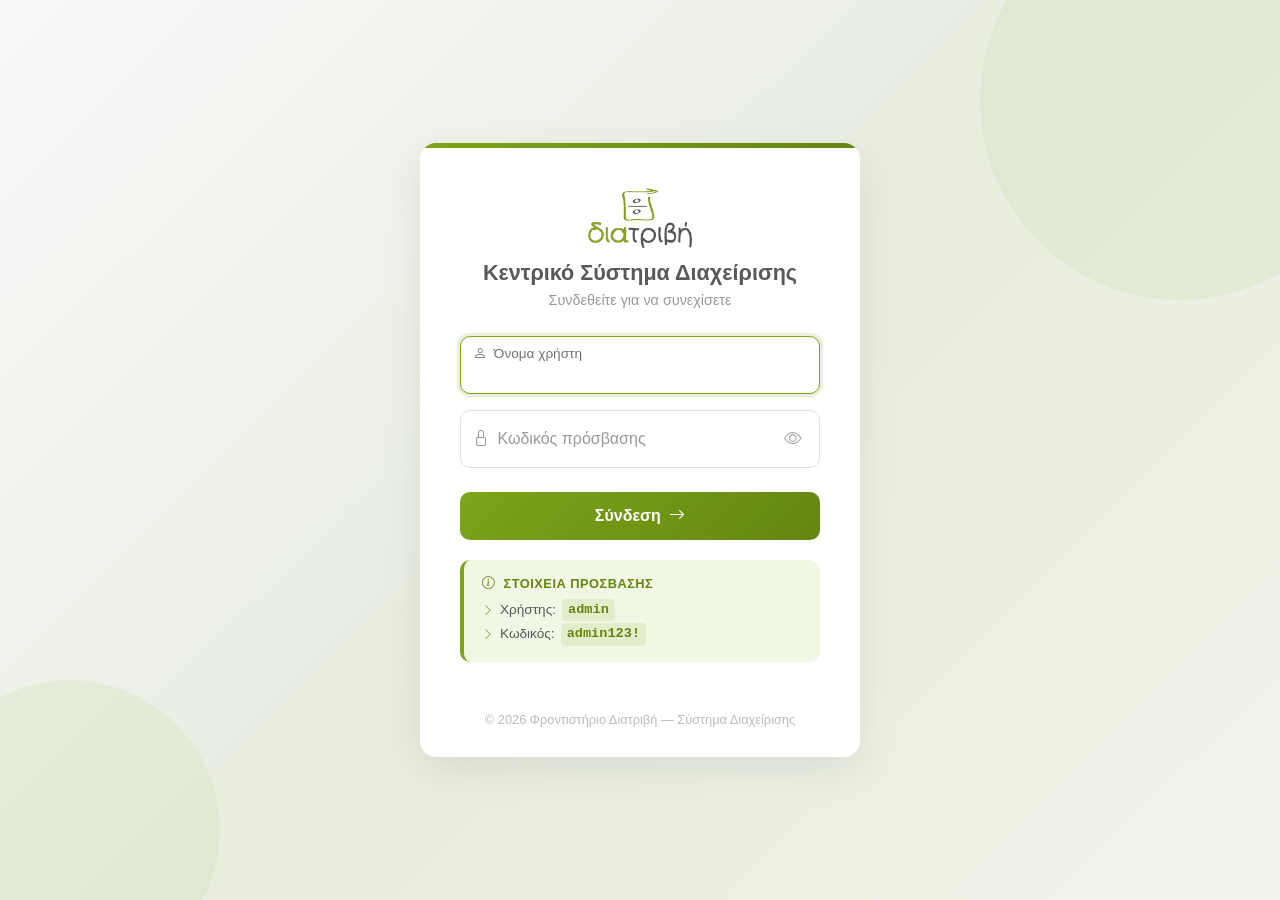
==== login.html @ bae26480 "feat: implemented login page" ====
<!DOCTYPE html>
<html lang="el">
<head>
    <meta charset="UTF-8">
    <meta name="viewport" content="width=device-width, initial-scale=1.0">
    <title>Διατριβή Φροντιστήριο - Σύνδεση</title>
    <meta name="description" content="Σελίδα σύνδεσης στο Κεντρικό Σύστημα Διαχείρισης του Φροντιστηρίου Διατριβή">

    <link href="https://cdn.jsdelivr.net/npm/bootstrap@5.3.0/dist/css/bootstrap.min.css" rel="stylesheet">
    <link rel="stylesheet" href="https://cdn.jsdelivr.net/npm/bootstrap-icons@1.11.1/font/bootstrap-icons.css">
    <link rel="stylesheet" href="css/base.css">
    <link rel="stylesheet" href="css/login.css">

    <link rel="icon" type="image/png" href="images/favicon.png">
</head>
<body>

    <div class="login-page">

        <div class="login-card card">
            <!-- Green accent bar -->
            <div class="card-accent"></div>

            <div class="card-body">
                <!-- Logo & Title -->
                <div class="login-logo">
                    <img src="images/diatrivi-logo.png" alt="Λογότυπο Φροντιστηρίου Διατριβή">
                    <h2>Κεντρικό Σύστημα Διαχείρισης</h2>
                    <p>Συνδεθείτε για να συνεχίσετε</p>
                </div>

                <!-- Error message (hidden by default) -->
                <div class="alert login-error d-none" role="alert" id="loginError">
                    <i class="bi bi-exclamation-circle me-2"></i>
                    <span id="loginErrorText">Λάθος όνομα χρήστη ή κωδικός πρόσβασης.</span>
                </div>

                <!-- Login Form -->
                <form id="loginForm" class="login-form" autocomplete="off">
                    <div class="form-floating">
                        <input
                            type="text"
                            class="form-control"
                            id="username"
                            placeholder="Όνομα χρήστη"
                            required
                            autofocus
                        >
                        <label for="username"><i class="bi bi-person me-1"></i> Όνομα χρήστη</label>
                    </div>

                    <div class="form-floating password-wrapper">
                        <input
                            type="password"
                            class="form-control"
                            id="password"
                            placeholder="Κωδικός πρόσβασης"
                            required
                        >
                        <label for="password"><i class="bi bi-lock me-1"></i> Κωδικός πρόσβασης</label>
                        <button type="button" class="password-toggle" id="togglePassword" aria-label="Εμφάνιση/Απόκρυψη κωδικού">
                            <i class="bi bi-eye"></i>
                        </button>
                    </div>

                    <button type="submit" class="btn btn-login mt-2" id="loginBtn">
                        <span class="btn-text">Σύνδεση <i class="bi bi-arrow-right ms-1"></i></span>
                        <span class="spinner-border spinner-border-sm" role="status" aria-hidden="true"></span>
                    </button>
                </form>

                <!-- Credentials Hint -->
                <div class="credentials-hint">
                    <div class="hint-title"><i class="bi bi-info-circle me-1"></i> Στοιχεία Πρόσβασης</div>
                    <div class="hint-row">
                        <i class="bi bi-chevron-right"></i>
                        Χρήστης: <code>admin</code>
                    </div>
                    <div class="hint-row">
                        <i class="bi bi-chevron-right"></i>
                        Κωδικός: <code>admin123!</code>
                    </div>
                </div>
            </div>

            <div class="login-footer">
                &copy; 2026 Φροντιστήριο Διατριβή — Σύστημα Διαχείρισης
            </div>
        </div>
    </div>

    <script>
        (() => {
            // Hardcoded credentials
            const VALID_USERNAME = 'admin';
            const VALID_PASSWORD = 'admin123!';

            const form     = document.getElementById('loginForm');
            const usernameInput = document.getElementById('username');
            const passwordInput = document.getElementById('password');
            const errorBox      = document.getElementById('loginError');
            const errorText     = document.getElementById('loginErrorText');
            const loginBtn      = document.getElementById('loginBtn');
            const toggleBtn     = document.getElementById('togglePassword');

            // Toggle password visibility
            toggleBtn.addEventListener('click', () => {
                const isPassword = passwordInput.type === 'password';
                passwordInput.type = isPassword ? 'text' : 'password';
                toggleBtn.querySelector('i').className = isPassword
                    ? 'bi bi-eye-slash'
                    : 'bi bi-eye';
            });

            // Hide error when user types
            [usernameInput, passwordInput].forEach(input => {
                input.addEventListener('input', () => {
                    errorBox.classList.add('d-none');
                    input.classList.remove('is-invalid');
                });
            });

            // Handle form submit
            form.addEventListener('submit', (e) => {
                e.preventDefault();

                const username = usernameInput.value.trim();
                const password = passwordInput.value;

                // Validate empty fields
                if (!username || !password) {
                    errorText.textContent = 'Συμπληρώστε και τα δύο πεδία.';
                    errorBox.classList.remove('d-none');
                    if (!username) usernameInput.classList.add('is-invalid');
                    if (!password) passwordInput.classList.add('is-invalid');
                    return;
                }

                // Show loading state
                loginBtn.classList.add('loading');
                loginBtn.disabled = true;

                // Simulate a brief delay for UX
                setTimeout(() => {
                    if (username === VALID_USERNAME && password === VALID_PASSWORD) {
                        // Store auth flag
                        sessionStorage.setItem('diatrivi_auth', 'true');
                        // Redirect to dashboard
                        window.location.href = 'index.html';
                    } else {
                        // Show error
                        errorText.textContent = 'Λάθος όνομα χρήστη ή κωδικός πρόσβασης.';
                        errorBox.classList.remove('d-none');
                        loginBtn.classList.remove('loading');
                        loginBtn.disabled = false;
                        passwordInput.value = '';
                        passwordInput.focus();
                    }
                }, 800);
            });

            // Allow Enter key on inputs
            passwordInput.addEventListener('keydown', (e) => {
                if (e.key === 'Enter') form.requestSubmit();
            });
        })();
    </script>

</body>
</html>
---- css/base.css ----
/* Base: design tokens and global body */

:root {
    /* Τα χρώματα από το λογότυπο */
    --brand-green: #7da41b;
    --brand-green-hover: #648610;
    --brand-grey: #58595b;
    --light-bg: #f8f9fa;
}

body {
    background-color: var(--light-bg);
    color: var(--brand-grey);
    font-family: 'Segoe UI', Tahoma, Geneva, Verdana, sans-serif;
}
---- css/login.css ----
/* Login Page Styles */

.login-page {
    min-height: 100vh;
    display: flex;
    align-items: center;
    justify-content: center;
    background: linear-gradient(135deg, #f8f9fa 0%, #e8eddf 50%, #f0f4e8 100%);
    position: relative;
    overflow: hidden;
}

/* Subtle animated background circles */
.login-page::before,
.login-page::after {
    content: '';
    position: absolute;
    border-radius: 50%;
    opacity: 0.07;
    background: var(--brand-green);
    animation: float 8s ease-in-out infinite;
}

.login-page::before {
    width: 400px;
    height: 400px;
    top: -100px;
    right: -100px;
    animation-delay: 0s;
}

.login-page::after {
    width: 300px;
    height: 300px;
    bottom: -80px;
    left: -80px;
    animation-delay: 4s;
}

@keyframes float {
    0%, 100% { transform: translateY(0) scale(1); }
    50% { transform: translateY(-20px) scale(1.05); }
}

/* Login Card */
.login-card {
    width: 100%;
    max-width: 440px;
    border: none;
    border-radius: 16px;
    box-shadow: 0 12px 40px rgba(0, 0, 0, 0.08);
    overflow: hidden;
    position: relative;
    z-index: 1;
    animation: cardEntrance 0.6s ease-out;
}

@keyframes cardEntrance {
    from {
        opacity: 0;
        transform: translateY(30px);
    }
    to {
        opacity: 1;
        transform: translateY(0);
    }
}

/* Green top accent bar */
.login-card .card-accent {
    height: 5px;
    background: linear-gradient(90deg, var(--brand-green), var(--brand-green-hover));
}

.login-card .card-body {
    padding: 2.5rem 2.5rem 2rem;
}

/* Logo area */
.login-logo {
    text-align: center;
    margin-bottom: 1.5rem;
}

.login-logo img {
    height: 60px;
    margin-bottom: 0.75rem;
    transition: transform 0.3s ease;
}

.login-logo img:hover {
    transform: scale(1.05);
}

.login-logo h2 {
    font-size: 1.35rem;
    font-weight: 700;
    color: var(--brand-grey);
    margin-bottom: 0.25rem;
}

.login-logo p {
    font-size: 0.9rem;
    color: #999;
}

/* Form inputs */
.login-form .form-floating {
    margin-bottom: 1rem;
}

.login-form .form-control {
    border-radius: 10px;
    border: 1.5px solid #dee2e6;
    padding: 0.85rem 1rem;
    font-size: 0.95rem;
    transition: border-color 0.3s ease, box-shadow 0.3s ease;
}

.login-form .form-control:focus {
    border-color: var(--brand-green);
    box-shadow: 0 0 0 0.2rem rgba(125, 164, 27, 0.15);
}

.login-form .form-floating label {
    color: #999;
}

/* Password toggle */
.password-wrapper {
    position: relative;
}

.password-toggle {
    position: absolute;
    right: 12px;
    top: 50%;
    transform: translateY(-50%);
    background: none;
    border: none;
    color: #aaa;
    cursor: pointer;
    z-index: 5;
    font-size: 1.1rem;
    transition: color 0.2s ease;
    padding: 4px 6px;
}

.password-toggle:hover {
    color: var(--brand-green);
}

/* Login button */
.btn-login {
    background: linear-gradient(135deg, var(--brand-green), var(--brand-green-hover));
    color: white;
    border: none;
    border-radius: 10px;
    padding: 12px;
    font-size: 1rem;
    font-weight: 600;
    width: 100%;
    transition: all 0.3s ease;
    position: relative;
    overflow: hidden;
}

.btn-login:hover {
    transform: translateY(-2px);
    box-shadow: 0 6px 20px rgba(125, 164, 27, 0.35);
    color: white;
}

.btn-login:active {
    transform: translateY(0);
}

.btn-login .spinner-border {
    width: 1.2rem;
    height: 1.2rem;
    border-width: 2px;
    display: none;
}

.btn-login.loading .spinner-border {
    display: inline-block;
}

.btn-login.loading .btn-text {
    display: none;
}

/* Error alert */
.login-error {
    border-radius: 10px;
    font-size: 0.9rem;
    animation: shake 0.4s ease;
    border: none;
    background-color: #fef2f2;
    color: #b91c1c;
}

@keyframes shake {
    0%, 100% { transform: translateX(0); }
    20%, 60% { transform: translateX(-6px); }
    40%, 80% { transform: translateX(6px); }
}

/* Credentials hint */
.credentials-hint {
    background-color: #f0f7e4;
    border-radius: 10px;
    padding: 14px 18px;
    margin-top: 1.25rem;
    border-left: 4px solid var(--brand-green);
}

.credentials-hint .hint-title {
    font-size: 0.8rem;
    font-weight: 700;
    color: var(--brand-green-hover);
    text-transform: uppercase;
    letter-spacing: 0.5px;
    margin-bottom: 6px;
}

.credentials-hint .hint-row {
    display: flex;
    align-items: center;
    gap: 6px;
    font-size: 0.85rem;
    color: var(--brand-grey);
    margin-bottom: 2px;
}

.credentials-hint .hint-row i {
    color: var(--brand-green);
    font-size: 0.75rem;
}

.credentials-hint code {
    background-color: rgba(125, 164, 27, 0.12);
    color: var(--brand-green-hover);
    padding: 1px 6px;
    border-radius: 4px;
    font-size: 0.85rem;
    font-weight: 600;
}

/* Footer */
.login-footer {
    text-align: center;
    padding: 1rem 2.5rem 1.75rem;
    font-size: 0.8rem;
    color: #bbb;
}
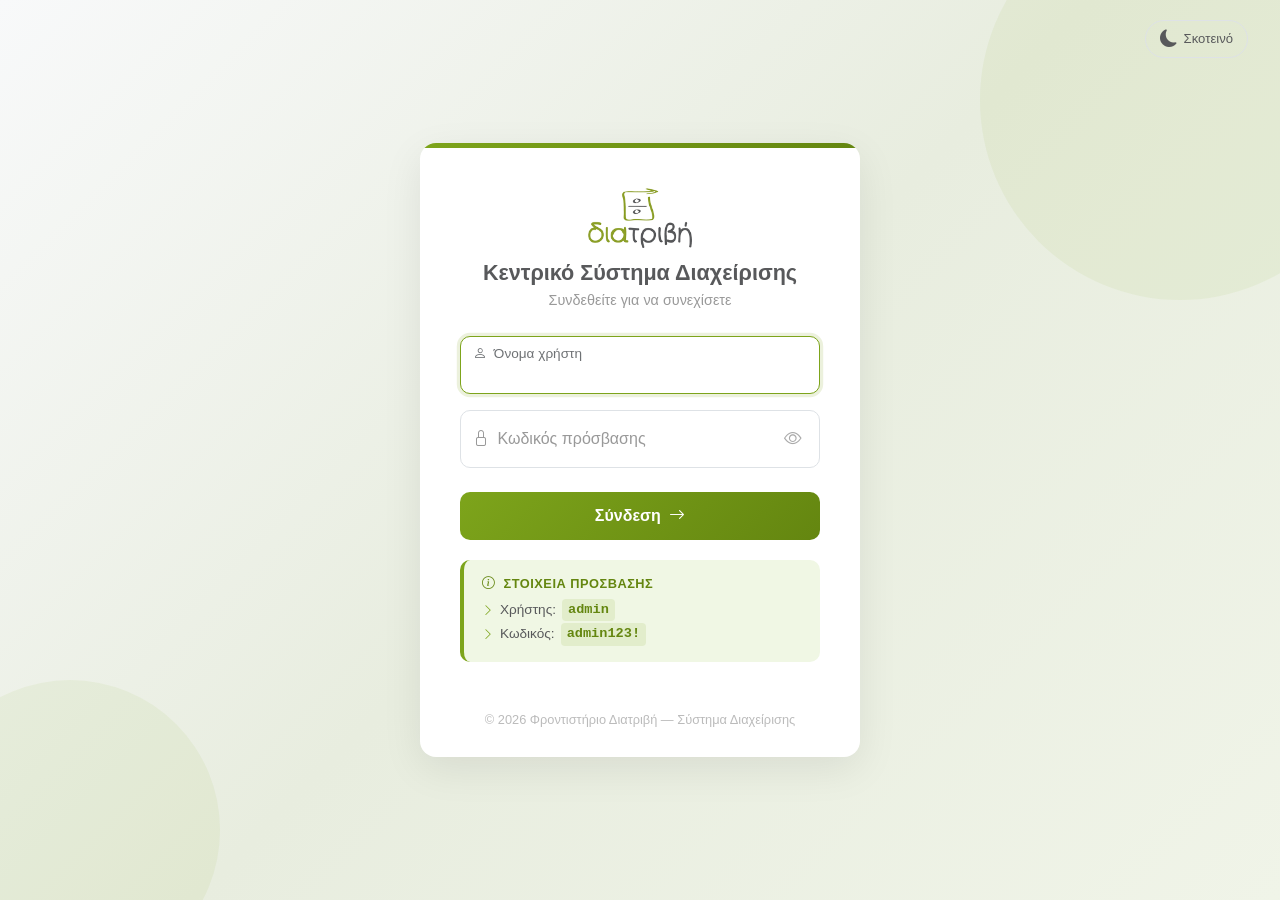
==== commit 33ae61f6: "feat: implemented dark mode" ====
--- a/login.html
+++ b/login.html
@@ -10,12 +10,21 @@
     <link rel="stylesheet" href="https://cdn.jsdelivr.net/npm/bootstrap-icons@1.11.1/font/bootstrap-icons.css">
     <link rel="stylesheet" href="css/base.css">
     <link rel="stylesheet" href="css/login.css">
+    <link rel="stylesheet" href="css/darkmode.css">
 
     <link rel="icon" type="image/png" href="images/favicon.png">
+
+    <script>
+        if (localStorage.getItem('diatrivi_theme') === 'dark') {
+            document.documentElement.setAttribute('data-theme', 'dark');
+        }
+    </script>
 </head>
 <body>
+    <div class="login-page">
 
-    <div class="login-page">
+        <!-- Dark Mode Toggle — floating top-right -->
+        <div style="position:absolute; top:20px; right:24px; z-index:10;" id="loginDarkSlot"></div>
 
         <div class="login-card card">
             <!-- Green accent bar -->
@@ -165,6 +174,10 @@
             });
         })();
     </script>
+    <script src="utils/darkMode.js"></script>
+    <script>
+        document.getElementById('loginDarkSlot').appendChild(createDarkModeToggle());
+    </script>
 
 </body>
 </html>
--- a/css/darkmode.css
+++ b/css/darkmode.css
@@ -0,0 +1,560 @@
+/* =========================================
+   Dark Mode — Νυχτερινή Λειτουργία
+   Activated via [data-theme="dark"] on <html>
+   ========================================= */
+
+/* ── Dark Design Tokens ────────────────── */
+[data-theme="dark"] {
+    --dark-bg:          #121318;
+    --dark-surface:     #1c1d24;
+    --dark-surface-2:   #25262e;
+    --dark-border:      #2e303a;
+    --dark-text:        #e2e4e9;
+    --dark-text-muted:  #8b8fa3;
+    --dark-input-bg:    #1e1f27;
+    --dark-input-border:#3a3c47;
+
+    /* Slightly adjust brand green for better contrast on dark */
+    --brand-green:       #8eb52c;
+    --brand-green-hover: #7da41b;
+}
+
+/* ── Base ──────────────────────────────── */
+[data-theme="dark"] body {
+    background-color: var(--dark-bg);
+    color: var(--dark-text);
+}
+
+/* ── Navbar ────────────────────────────── */
+[data-theme="dark"] .navbar {
+    background-color: var(--dark-surface) !important;
+    border-bottom-color: var(--brand-green);
+    box-shadow: 0 2px 12px rgba(0,0,0,0.4);
+}
+
+[data-theme="dark"] .navbar-brand {
+    color: var(--dark-text) !important;
+}
+
+[data-theme="dark"] .navbar .text-muted {
+    color: var(--dark-text-muted) !important;
+}
+
+[data-theme="dark"] .btn-outline-secondary {
+    color: var(--dark-text-muted);
+    border-color: var(--dark-border);
+}
+
+[data-theme="dark"] .btn-outline-secondary:hover {
+    background-color: var(--dark-surface-2);
+    color: var(--dark-text);
+    border-color: var(--dark-text-muted);
+}
+
+/* ── Typography ────────────────────────── */
+[data-theme="dark"] h1,
+[data-theme="dark"] h2,
+[data-theme="dark"] h3,
+[data-theme="dark"] h4,
+[data-theme="dark"] h5,
+[data-theme="dark"] h6 {
+    color: var(--dark-text) !important;
+}
+
+[data-theme="dark"] .text-muted {
+    color: var(--dark-text-muted) !important;
+}
+
+[data-theme="dark"] .text-dark {
+    color: var(--dark-text) !important;
+}
+
+[data-theme="dark"] .lead {
+    color: var(--dark-text-muted);
+}
+
+[data-theme="dark"] .fw-bold,
+[data-theme="dark"] .card-title {
+    color: var(--dark-text);
+}
+
+/* ── Cards ─────────────────────────────── */
+[data-theme="dark"] .card {
+    background-color: var(--dark-surface);
+    border-color: var(--dark-border);
+    box-shadow: 0 2px 10px rgba(0,0,0,0.3);
+}
+
+[data-theme="dark"] .card-header {
+    background-color: var(--dark-surface) !important;
+    border-bottom-color: var(--brand-green) !important;
+    color: var(--dark-text);
+}
+
+[data-theme="dark"] .card-text {
+    color: var(--dark-text-muted);
+}
+
+[data-theme="dark"] .feature-card:hover {
+    box-shadow: 0 8px 25px rgba(142, 181, 44, 0.15);
+}
+
+/* ── Forms & Inputs ────────────────────── */
+[data-theme="dark"] .form-control,
+[data-theme="dark"] .form-select {
+    background-color: var(--dark-input-bg);
+    border-color: var(--dark-input-border);
+    color: var(--dark-text);
+}
+
+[data-theme="dark"] .form-control::placeholder {
+    color: var(--dark-text-muted);
+}
+
+[data-theme="dark"] .form-control:focus,
+[data-theme="dark"] .form-select:focus {
+    background-color: var(--dark-input-bg);
+    border-color: var(--brand-green);
+    color: var(--dark-text);
+    box-shadow: 0 0 0 0.25rem rgba(142, 181, 44, 0.2);
+}
+
+[data-theme="dark"] .form-floating label {
+    color: var(--dark-text-muted);
+}
+
+[data-theme="dark"] .form-label {
+    color: var(--dark-text-muted);
+}
+
+[data-theme="dark"] .form-text {
+    color: var(--dark-text-muted) !important;
+}
+
+[data-theme="dark"] textarea.form-control {
+    background-color: var(--dark-input-bg);
+    border-color: var(--dark-input-border);
+    color: var(--dark-text);
+}
+
+[data-theme="dark"] .input-group-text {
+    background-color: var(--dark-surface-2) !important;
+    border-color: var(--dark-input-border);
+    color: var(--dark-text-muted) !important;
+}
+
+/* ── Buttons ───────────────────────────── */
+[data-theme="dark"] .btn-light {
+    background-color: var(--dark-surface-2);
+    border-color: var(--dark-border);
+    color: var(--dark-text);
+}
+
+[data-theme="dark"] .btn-light:hover {
+    background-color: var(--dark-border);
+    color: var(--dark-text);
+}
+
+[data-theme="dark"] .btn-outline-danger {
+    border-color: #dc3545;
+    color: #ff6b7a;
+}
+
+/* ── Badges ────────────────────────────── */
+[data-theme="dark"] .badge.bg-light {
+    background-color: var(--dark-surface-2) !important;
+    color: var(--dark-text-muted) !important;
+    border-color: var(--dark-border) !important;
+}
+
+[data-theme="dark"] .badge.bg-secondary {
+    background-color: var(--dark-input-border) !important;
+}
+
+/* ── Tables ────────────────────────────── */
+[data-theme="dark"] .table {
+    --bs-table-bg: var(--dark-surface);
+    --bs-table-color: var(--dark-text);
+    --bs-table-border-color: var(--dark-border);
+}
+
+[data-theme="dark"] .table-bordered {
+    border-color: var(--dark-border);
+}
+
+[data-theme="dark"] .timetable-grid th {
+    background-color: var(--dark-surface-2) !important;
+    color: var(--dark-text);
+    border-color: var(--dark-border);
+}
+
+[data-theme="dark"] .timetable-grid td.time-cell {
+    background-color: var(--dark-surface-2) !important;
+    color: var(--dark-text);
+    border-color: var(--dark-border);
+}
+
+[data-theme="dark"] .timetable-grid td.clickable-cell {
+    border-color: var(--dark-border);
+}
+
+[data-theme="dark"] .timetable-grid td.clickable-cell:hover {
+    background-color: var(--dark-surface-2);
+}
+
+[data-theme="dark"] .timetable-grid td.cell-disabled {
+    background-color: var(--dark-surface) !important;
+    opacity: 0.3;
+}
+
+/* ── Schedule Table ────────────────────── */
+[data-theme="dark"] .schedule-table thead th {
+    background-color: var(--brand-green);
+    border-color: var(--brand-green-hover);
+}
+
+[data-theme="dark"] .schedule-table tbody td:first-child {
+    background-color: var(--dark-surface-2);
+    color: var(--dark-text);
+    border-color: var(--dark-border);
+}
+
+[data-theme="dark"] .schedule-table tbody td {
+    border-color: var(--dark-border);
+    color: var(--dark-text);
+}
+
+[data-theme="dark"] .schedule-table tbody tr:hover td {
+    background-color: var(--dark-surface-2);
+}
+
+/* ── Alerts ────────────────────────────── */
+[data-theme="dark"] .alert-success {
+    background-color: rgba(142, 181, 44, 0.15);
+    border-color: rgba(142, 181, 44, 0.3);
+    color: #a5d637;
+}
+
+[data-theme="dark"] .alert-danger {
+    background-color: rgba(220, 53, 69, 0.15);
+    border-color: rgba(220, 53, 69, 0.3);
+    color: #ff6b7a;
+}
+
+/* ── Backgrounds ───────────────────────── */
+[data-theme="dark"] .bg-white {
+    background-color: var(--dark-surface) !important;
+}
+
+[data-theme="dark"] .bg-light,
+[data-theme="dark"] .bg-light-subtle {
+    background-color: var(--dark-surface-2) !important;
+}
+
+/* ── Borders & Dividers ────────────────── */
+[data-theme="dark"] .border,
+[data-theme="dark"] .border-top,
+[data-theme="dark"] .border-bottom {
+    border-color: var(--dark-border) !important;
+}
+
+[data-theme="dark"] .border-light-subtle {
+    border-color: var(--dark-border) !important;
+}
+
+[data-theme="dark"] hr {
+    border-color: var(--dark-border);
+    opacity: 0.5;
+}
+
+/* ── Shadows ───────────────────────────── */
+[data-theme="dark"] .shadow-sm {
+    box-shadow: 0 1px 4px rgba(0,0,0,0.4) !important;
+}
+
+[data-theme="dark"] .shadow {
+    box-shadow: 0 4px 12px rgba(0,0,0,0.4) !important;
+}
+
+/* ── Scheduling: Big Action Button ─────── */
+[data-theme="dark"] .big-action-btn {
+    background: var(--dark-surface);
+    border-color: var(--brand-green);
+    color: var(--dark-text);
+}
+
+[data-theme="dark"] .big-action-btn:hover {
+    background: var(--dark-surface-2);
+}
+
+/* ── Scheduling: Report Box ────────────── */
+[data-theme="dark"] .report-box {
+    background-color: var(--dark-surface);
+    border-left-color: var(--brand-green);
+}
+
+[data-theme="dark"] .report-box.error {
+    border-left-color: #dc3545;
+    background-color: rgba(220, 53, 69, 0.08);
+}
+
+/* ── Scheduling: Day Selector ──────────── */
+[data-theme="dark"] #daySelector {
+    background-color: var(--dark-input-bg);
+    color: var(--dark-text);
+    border-color: var(--brand-green);
+}
+
+/* ── Academic Profile: Search Area ─────── */
+[data-theme="dark"] .search-area {
+    background-color: var(--dark-surface);
+    box-shadow: 0 4px 15px rgba(0,0,0,0.3);
+}
+
+[data-theme="dark"] .search-input-group .form-control {
+    border-color: var(--brand-green);
+}
+
+[data-theme="dark"] .student-profile-card {
+    background-color: rgba(142, 181, 44, 0.1);
+    border-left-color: var(--brand-green);
+}
+
+[data-theme="dark"] .suggestion-card {
+    background-color: rgba(142, 181, 44, 0.08);
+}
+
+[data-theme="dark"] .suggestion-card:hover {
+    box-shadow: 0 8px 20px rgba(0,0,0,0.3);
+}
+
+/* ── Academic Profile: Range Slider ────── */
+[data-theme="dark"] .custom-range {
+    background: var(--dark-border);
+}
+
+[data-theme="dark"] .slider-labels span {
+    color: var(--dark-text-muted);
+}
+
+/* ── Constraints: Role Tabs ────────────── */
+[data-theme="dark"] .role-simulator-tabs {
+    background-color: var(--dark-surface) !important;
+}
+
+[data-theme="dark"] .role-simulator-tabs .nav-link {
+    color: var(--dark-text-muted);
+}
+
+[data-theme="dark"] .role-simulator-tabs .nav-link.active {
+    color: white;
+}
+
+/* ── Constraints: Rooms ────────────────── */
+[data-theme="dark"] #addRoomBtn {
+    background-color: var(--dark-surface-2) !important;
+    border-color: var(--dark-border);
+    color: var(--brand-green) !important;
+}
+
+/* ── Custom Role Selector Dropdown ─────── */
+[data-theme="dark"] .custom-role-selector .btn {
+    background-color: var(--dark-surface-2);
+    border-color: var(--dark-border);
+    color: var(--dark-text);
+}
+
+[data-theme="dark"] .custom-role-selector .dropdown-menu {
+    background-color: var(--dark-surface);
+    box-shadow: 0 10px 30px rgba(0,0,0,0.5);
+}
+
+[data-theme="dark"] .custom-role-selector .dropdown-item {
+    color: var(--dark-text-muted);
+}
+
+[data-theme="dark"] .custom-role-selector .dropdown-item:hover {
+    background-color: var(--dark-surface-2);
+    color: var(--dark-text);
+}
+
+[data-theme="dark"] .custom-role-selector .dropdown-item.active {
+    background-color: var(--brand-green);
+    color: white;
+}
+
+/* ── Generic Dropdown Menu ─────────────── */
+[data-theme="dark"] .dropdown-menu {
+    background-color: var(--dark-surface);
+    border-color: var(--dark-border);
+    box-shadow: 0 8px 24px rgba(0,0,0,0.5);
+}
+
+[data-theme="dark"] .dropdown-item {
+    color: var(--dark-text-muted);
+}
+
+[data-theme="dark"] .dropdown-item:hover,
+[data-theme="dark"] .dropdown-item:focus {
+    background-color: var(--dark-surface-2);
+    color: var(--dark-text);
+}
+
+[data-theme="dark"] .dropdown-item.active {
+    background-color: var(--brand-green);
+    color: white;
+}
+
+/* ── Exam / grade boxes ────────────────── */
+[data-theme="dark"] .border.rounded-3.bg-light-subtle {
+    background-color: var(--dark-surface-2) !important;
+    border-color: var(--dark-border) !important;
+}
+
+[data-theme="dark"] .border-success-subtle {
+    border-color: rgba(142, 181, 44, 0.3) !important;
+}
+
+/* ── Progress Bar ──────────────────────── */
+[data-theme="dark"] .progress {
+    background-color: var(--dark-surface-2);
+}
+
+/* ── Form Check (Radio / Checkbox) ─────── */
+[data-theme="dark"] .form-check-label {
+    color: var(--dark-text);
+}
+
+[data-theme="dark"] .form-check-input:not(:checked) {
+    background-color: var(--dark-input-bg);
+    border-color: var(--dark-input-border);
+}
+
+/* ── Login Page ────────────────────────── */
+[data-theme="dark"] .login-page {
+    background: linear-gradient(135deg, #121318 0%, #1a1b22 50%, #16171e 100%);
+}
+
+[data-theme="dark"] .login-page::before,
+[data-theme="dark"] .login-page::after {
+    background: var(--brand-green);
+    opacity: 0.04;
+}
+
+[data-theme="dark"] .login-card {
+    background-color: var(--dark-surface);
+    box-shadow: 0 12px 40px rgba(0,0,0,0.5);
+}
+
+[data-theme="dark"] .login-logo h2 {
+    color: var(--dark-text) !important;
+}
+
+[data-theme="dark"] .login-logo p {
+    color: var(--dark-text-muted);
+}
+
+[data-theme="dark"] .login-error {
+    background-color: rgba(185, 28, 28, 0.12);
+    color: #ff6b7a;
+}
+
+[data-theme="dark"] .credentials-hint {
+    background-color: rgba(142, 181, 44, 0.08);
+    border-left-color: var(--brand-green);
+}
+
+[data-theme="dark"] .credentials-hint .hint-title {
+    color: var(--brand-green);
+}
+
+[data-theme="dark"] .credentials-hint .hint-row {
+    color: var(--dark-text-muted);
+}
+
+[data-theme="dark"] .credentials-hint code {
+    background-color: rgba(142, 181, 44, 0.15);
+    color: var(--brand-green);
+}
+
+[data-theme="dark"] .login-footer {
+    color: var(--dark-text-muted);
+}
+
+[data-theme="dark"] .password-toggle {
+    color: var(--dark-text-muted);
+}
+
+/* ── Stat numbers ──────────────────────── */
+[data-theme="dark"] .stat-number {
+    color: var(--brand-green);
+}
+
+/* ── Scrollbar (Webkit) ────────────────── */
+[data-theme="dark"] ::-webkit-scrollbar {
+    width: 8px;
+}
+
+[data-theme="dark"] ::-webkit-scrollbar-track {
+    background: var(--dark-bg);
+}
+
+[data-theme="dark"] ::-webkit-scrollbar-thumb {
+    background: var(--dark-border);
+    border-radius: 4px;
+}
+
+[data-theme="dark"] ::-webkit-scrollbar-thumb:hover {
+    background: var(--dark-text-muted);
+}
+
+/* ── Dark Mode Toggle Button ──────────── */
+.dark-mode-toggle {
+    background: none;
+    border: 1.5px solid #dee2e6;
+    border-radius: 50px;
+    padding: 5px 14px;
+    cursor: pointer;
+    font-size: 1rem;
+    display: inline-flex;
+    align-items: center;
+    gap: 6px;
+    transition: all 0.3s ease;
+    color: #58595b;
+    margin-right: 8px;
+}
+
+.dark-mode-toggle:hover {
+    border-color: var(--brand-green);
+    box-shadow: 0 0 0 3px rgba(142, 181, 44, 0.12);
+}
+
+.dark-mode-toggle .toggle-icon {
+    font-size: 1.1rem;
+    transition: transform 0.4s ease;
+}
+
+.dark-mode-toggle:hover .toggle-icon {
+    transform: rotate(20deg);
+}
+
+[data-theme="dark"] .dark-mode-toggle {
+    border-color: var(--dark-border);
+    color: var(--dark-text);
+}
+
+[data-theme="dark"] .dark-mode-toggle:hover {
+    border-color: var(--brand-green);
+    background-color: var(--dark-surface-2);
+}
+
+/* ── Smooth transition on theme switch ── */
+html.theme-transition,
+html.theme-transition *,
+html.theme-transition *::before,
+html.theme-transition *::after {
+    transition: background-color 0.35s ease,
+                color 0.35s ease,
+                border-color 0.35s ease,
+                box-shadow 0.35s ease !important;
+}
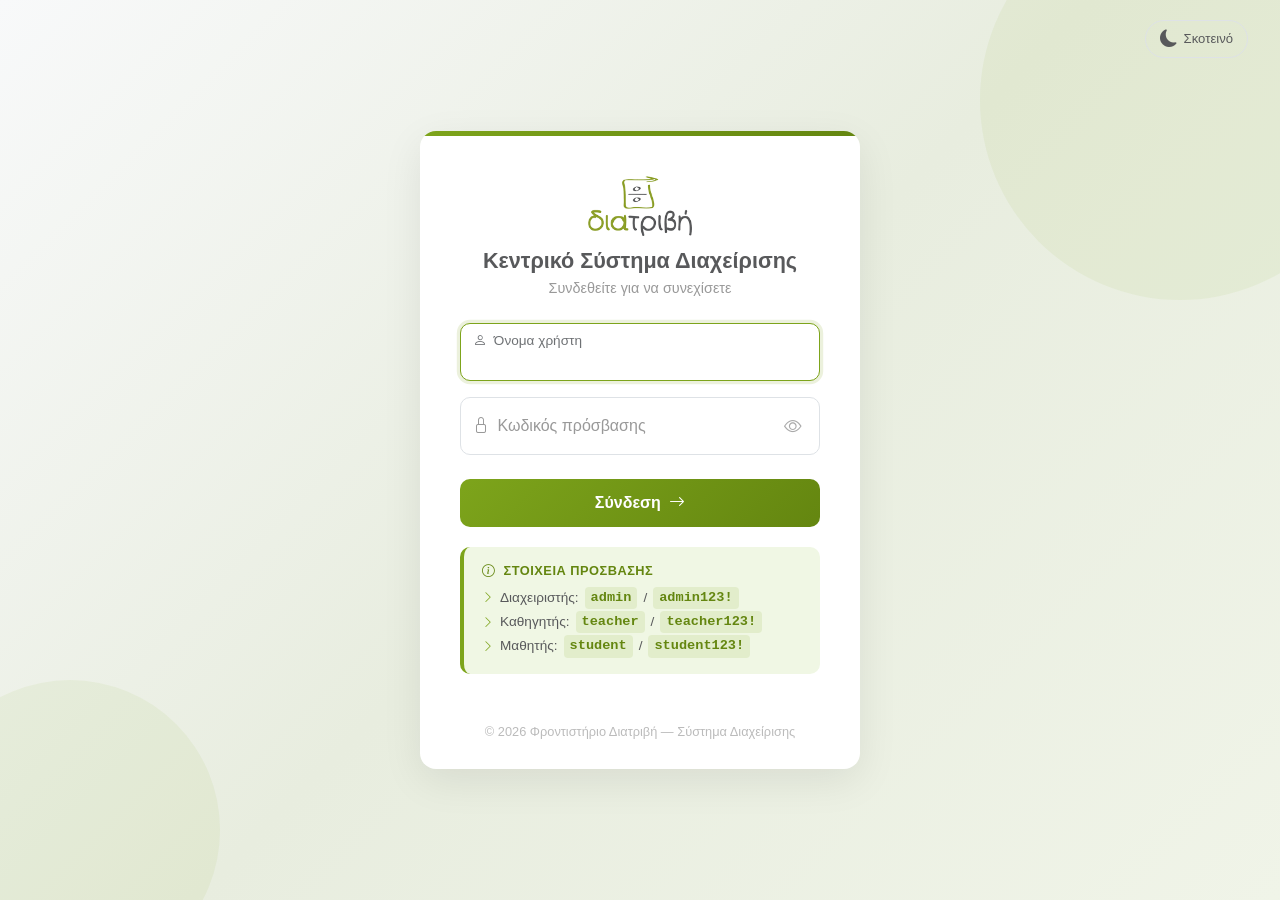
==== commit 2133d7db: "Separate UI based on user roles" ====
--- a/login.html
+++ b/login.html
@@ -83,11 +83,15 @@
                     <div class="hint-title"><i class="bi bi-info-circle me-1"></i> Στοιχεία Πρόσβασης</div>
                     <div class="hint-row">
                         <i class="bi bi-chevron-right"></i>
-                        Χρήστης: <code>admin</code>
+                        Διαχειριστής: <code>admin</code> / <code>admin123!</code>
                     </div>
                     <div class="hint-row">
                         <i class="bi bi-chevron-right"></i>
-                        Κωδικός: <code>admin123!</code>
+                        Καθηγητής: <code>teacher</code> / <code>teacher123!</code>
+                    </div>
+                    <div class="hint-row">
+                        <i class="bi bi-chevron-right"></i>
+                        Μαθητής: <code>student</code> / <code>student123!</code>
                     </div>
                 </div>
             </div>
@@ -98,12 +102,9 @@
         </div>
     </div>
 
+    <script src="utils/auth.js"></script>
     <script>
         (() => {
-            // Hardcoded credentials
-            const VALID_USERNAME = 'admin';
-            const VALID_PASSWORD = 'admin123!';
-
             const form     = document.getElementById('loginForm');
             const usernameInput = document.getElementById('username');
             const passwordInput = document.getElementById('password');
@@ -151,10 +152,7 @@
 
                 // Simulate a brief delay for UX
                 setTimeout(() => {
-                    if (username === VALID_USERNAME && password === VALID_PASSWORD) {
-                        // Store auth flag
-                        sessionStorage.setItem('diatrivi_auth', 'true');
-                        // Redirect to dashboard
+                    if (login(username, password)) {
                         window.location.href = 'index.html';
                     } else {
                         // Show error
--- a/css/darkmode.css
+++ b/css/darkmode.css
@@ -1,7 +1,7 @@
-/* =========================================
+/*
    Dark Mode — Νυχτερινή Λειτουργία
    Activated via [data-theme="dark"] on <html>
-   ========================================= */
+ */
 
 /* ── Dark Design Tokens ────────────────── */
 [data-theme="dark"] {
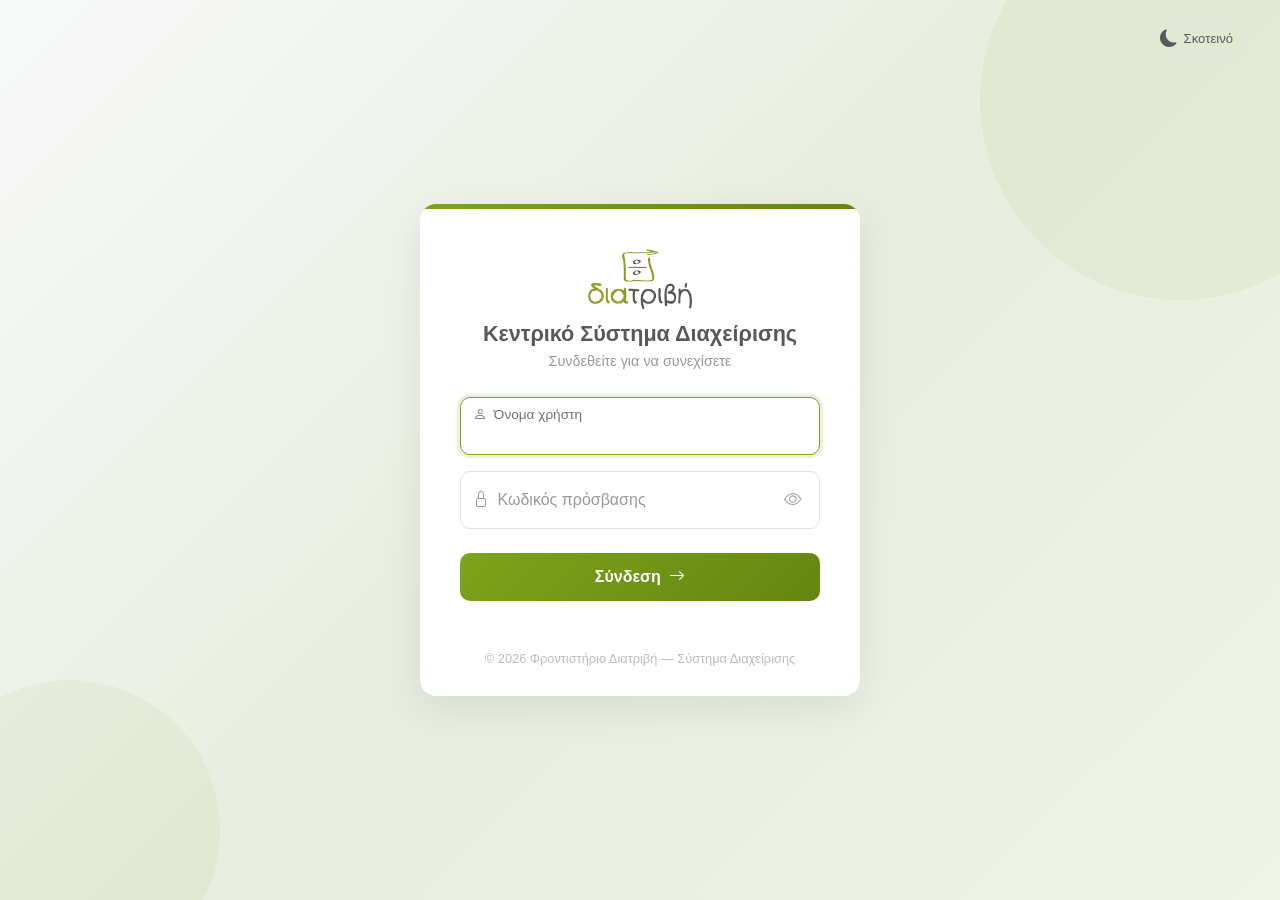
==== commit 793053e0: "Remove users credentials from the logi page" ====
--- a/login.html
+++ b/login.html
@@ -78,22 +78,6 @@
                     </button>
                 </form>
 
-                <!-- Credentials Hint -->
-                <div class="credentials-hint">
-                    <div class="hint-title"><i class="bi bi-info-circle me-1"></i> Στοιχεία Πρόσβασης</div>
-                    <div class="hint-row">
-                        <i class="bi bi-chevron-right"></i>
-                        Διαχειριστής: <code>admin</code> / <code>admin123!</code>
-                    </div>
-                    <div class="hint-row">
-                        <i class="bi bi-chevron-right"></i>
-                        Καθηγητής: <code>teacher</code> / <code>teacher123!</code>
-                    </div>
-                    <div class="hint-row">
-                        <i class="bi bi-chevron-right"></i>
-                        Μαθητής: <code>student</code> / <code>student123!</code>
-                    </div>
-                </div>
             </div>
 
             <div class="login-footer">
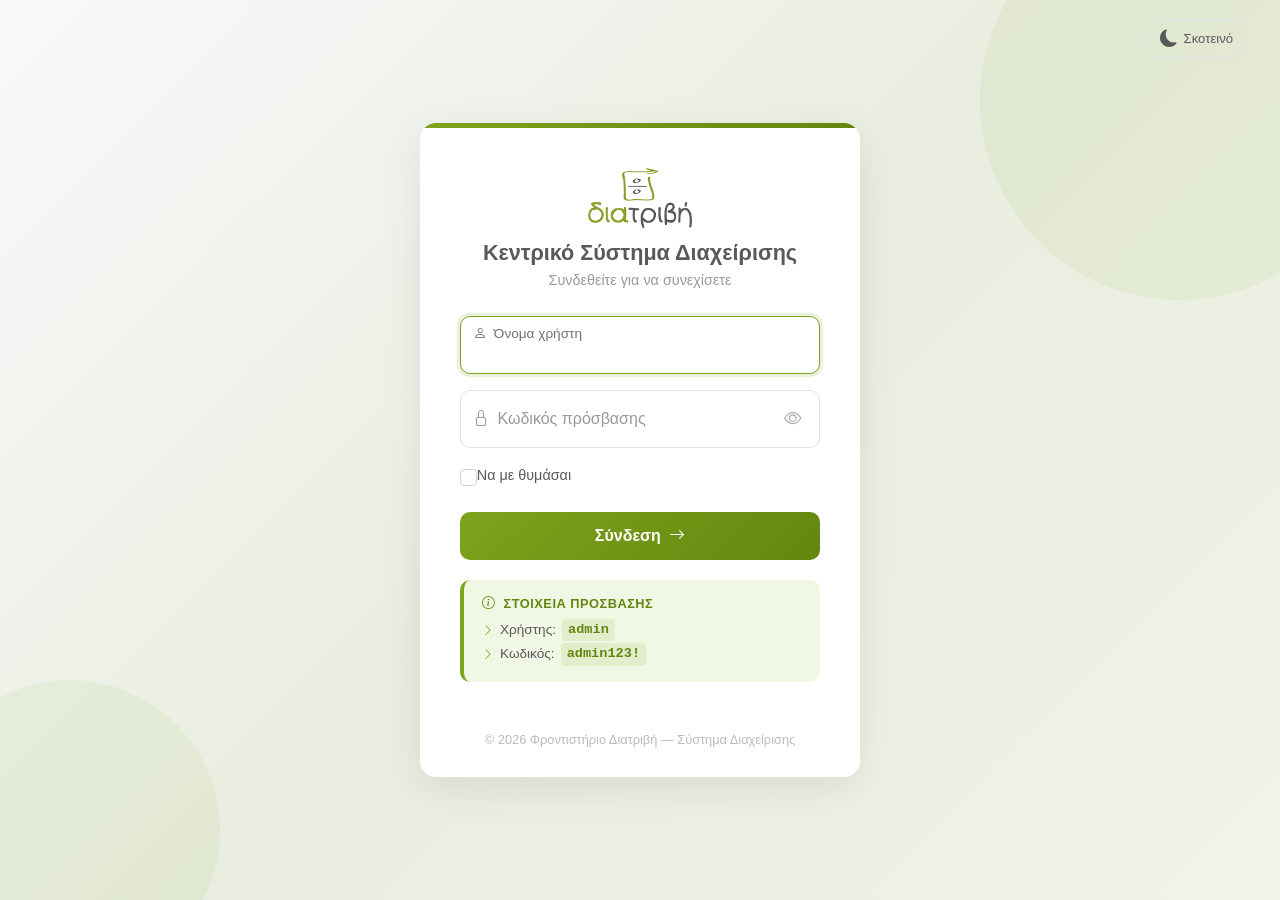
==== commit b17d6229: "feat: added "remember me" button" ====
--- a/login.html
+++ b/login.html
@@ -72,12 +72,31 @@
                         </button>
                     </div>
 
+                    <div class="form-check remember-me">
+                        <input class="form-check-input" type="checkbox" id="rememberMe">
+                        <label class="form-check-label" for="rememberMe">
+                            Να με θυμάσαι
+                        </label>
+                    </div>
+
                     <button type="submit" class="btn btn-login mt-2" id="loginBtn">
                         <span class="btn-text">Σύνδεση <i class="bi bi-arrow-right ms-1"></i></span>
                         <span class="spinner-border spinner-border-sm" role="status" aria-hidden="true"></span>
                     </button>
                 </form>
 
+                <!-- Credentials Hint -->
+                <div class="credentials-hint">
+                    <div class="hint-title"><i class="bi bi-info-circle me-1"></i> Στοιχεία Πρόσβασης</div>
+                    <div class="hint-row">
+                        <i class="bi bi-chevron-right"></i>
+                        Χρήστης: <code>admin</code>
+                    </div>
+                    <div class="hint-row">
+                        <i class="bi bi-chevron-right"></i>
+                        Κωδικός: <code>admin123!</code>
+                    </div>
+                </div>
             </div>
 
             <div class="login-footer">
@@ -86,9 +105,12 @@
         </div>
     </div>
 
-    <script src="utils/auth.js"></script>
     <script>
         (() => {
+            // Hardcoded credentials
+            const VALID_USERNAME = 'admin';
+            const VALID_PASSWORD = 'admin123!';
+
             const form     = document.getElementById('loginForm');
             const usernameInput = document.getElementById('username');
             const passwordInput = document.getElementById('password');
@@ -96,6 +118,15 @@
             const errorText     = document.getElementById('loginErrorText');
             const loginBtn      = document.getElementById('loginBtn');
             const toggleBtn     = document.getElementById('togglePassword');
+            const rememberMe    = document.getElementById('rememberMe');
+
+            // Pre-fill remembered username
+            const rememberedUser = localStorage.getItem('diatrivi_remembered_user');
+            if (rememberedUser) {
+                usernameInput.value = rememberedUser;
+                rememberMe.checked = true;
+                passwordInput.focus();
+            }
 
             // Toggle password visibility
             toggleBtn.addEventListener('click', () => {
@@ -136,7 +167,19 @@
 
                 // Simulate a brief delay for UX
                 setTimeout(() => {
-                    if (login(username, password)) {
+                    if (username === VALID_USERNAME && password === VALID_PASSWORD) {
+                        // Store auth flag and username for greeting
+                        sessionStorage.setItem('diatrivi_auth', 'true');
+                        sessionStorage.setItem('diatrivi_user', username);
+
+                        // Persist or clear remembered username
+                        if (rememberMe.checked) {
+                            localStorage.setItem('diatrivi_remembered_user', username);
+                        } else {
+                            localStorage.removeItem('diatrivi_remembered_user');
+                        }
+
+                        // Redirect to dashboard
                         window.location.href = 'index.html';
                     } else {
                         // Show error
--- a/css/login.css
+++ b/css/login.css
@@ -150,6 +150,40 @@
     color: var(--brand-green);
 }
 
+/* Remember me checkbox */
+.remember-me {
+    display: flex;
+    align-items: center;
+    margin: 0.25rem 0 1rem;
+    padding-left: 1.75rem;
+}
+
+.remember-me .form-check-input {
+    width: 1.05rem;
+    height: 1.05rem;
+    margin-left: -1.75rem;
+    border: 1.5px solid #ced4da;
+    cursor: pointer;
+    transition: background-color 0.2s ease, border-color 0.2s ease;
+}
+
+.remember-me .form-check-input:checked {
+    background-color: var(--brand-green);
+    border-color: var(--brand-green);
+}
+
+.remember-me .form-check-input:focus {
+    border-color: var(--brand-green);
+    box-shadow: 0 0 0 0.2rem rgba(125, 164, 27, 0.15);
+}
+
+.remember-me .form-check-label {
+    font-size: 0.9rem;
+    color: var(--brand-grey);
+    cursor: pointer;
+    user-select: none;
+}
+
 /* Login button */
 .btn-login {
     background: linear-gradient(135deg, var(--brand-green), var(--brand-green-hover));
--- a/css/darkmode.css
+++ b/css/darkmode.css
@@ -111,6 +111,11 @@
     color: var(--dark-text-muted);
 }
 
+[data-theme="dark"] .form-floating > .form-control::placeholder {
+    color: transparent;
+    opacity: 0;
+}
+
 [data-theme="dark"] .form-control:focus,
 [data-theme="dark"] .form-select:focus {
     background-color: var(--dark-input-bg);
@@ -203,8 +208,17 @@
 }
 
 [data-theme="dark"] .timetable-grid td.cell-disabled {
-    background-color: var(--dark-surface) !important;
-    opacity: 0.3;
+    background-color: #111217 !important;
+    background-image: repeating-linear-gradient(
+        135deg,
+        rgba(139, 143, 163, 0.14) 0,
+        rgba(139, 143, 163, 0.14) 6px,
+        transparent 6px,
+        transparent 12px
+    );
+    border-color: #454855 !important;
+    box-shadow: inset 0 0 0 1px rgba(139, 143, 163, 0.08);
+    opacity: 0.72;
 }
 
 /* ── Schedule Table ────────────────────── */
@@ -226,6 +240,24 @@
 
 [data-theme="dark"] .schedule-table tbody tr:hover td {
     background-color: var(--dark-surface-2);
+}
+
+[data-theme="dark"] .schedule-table tbody td.schedule-cell-unavailable {
+    background-color: #111217;
+    background-image: repeating-linear-gradient(
+        135deg,
+        rgba(139, 143, 163, 0.16) 0,
+        rgba(139, 143, 163, 0.16) 6px,
+        transparent 6px,
+        transparent 12px
+    );
+    border-color: #454855;
+    box-shadow: inset 0 0 0 1px rgba(139, 143, 163, 0.08);
+    opacity: 0.78;
+}
+
+[data-theme="dark"] .schedule-table tbody tr:hover td.schedule-cell-unavailable {
+    background-color: #161820;
 }
 
 /* ── Alerts ────────────────────────────── */
